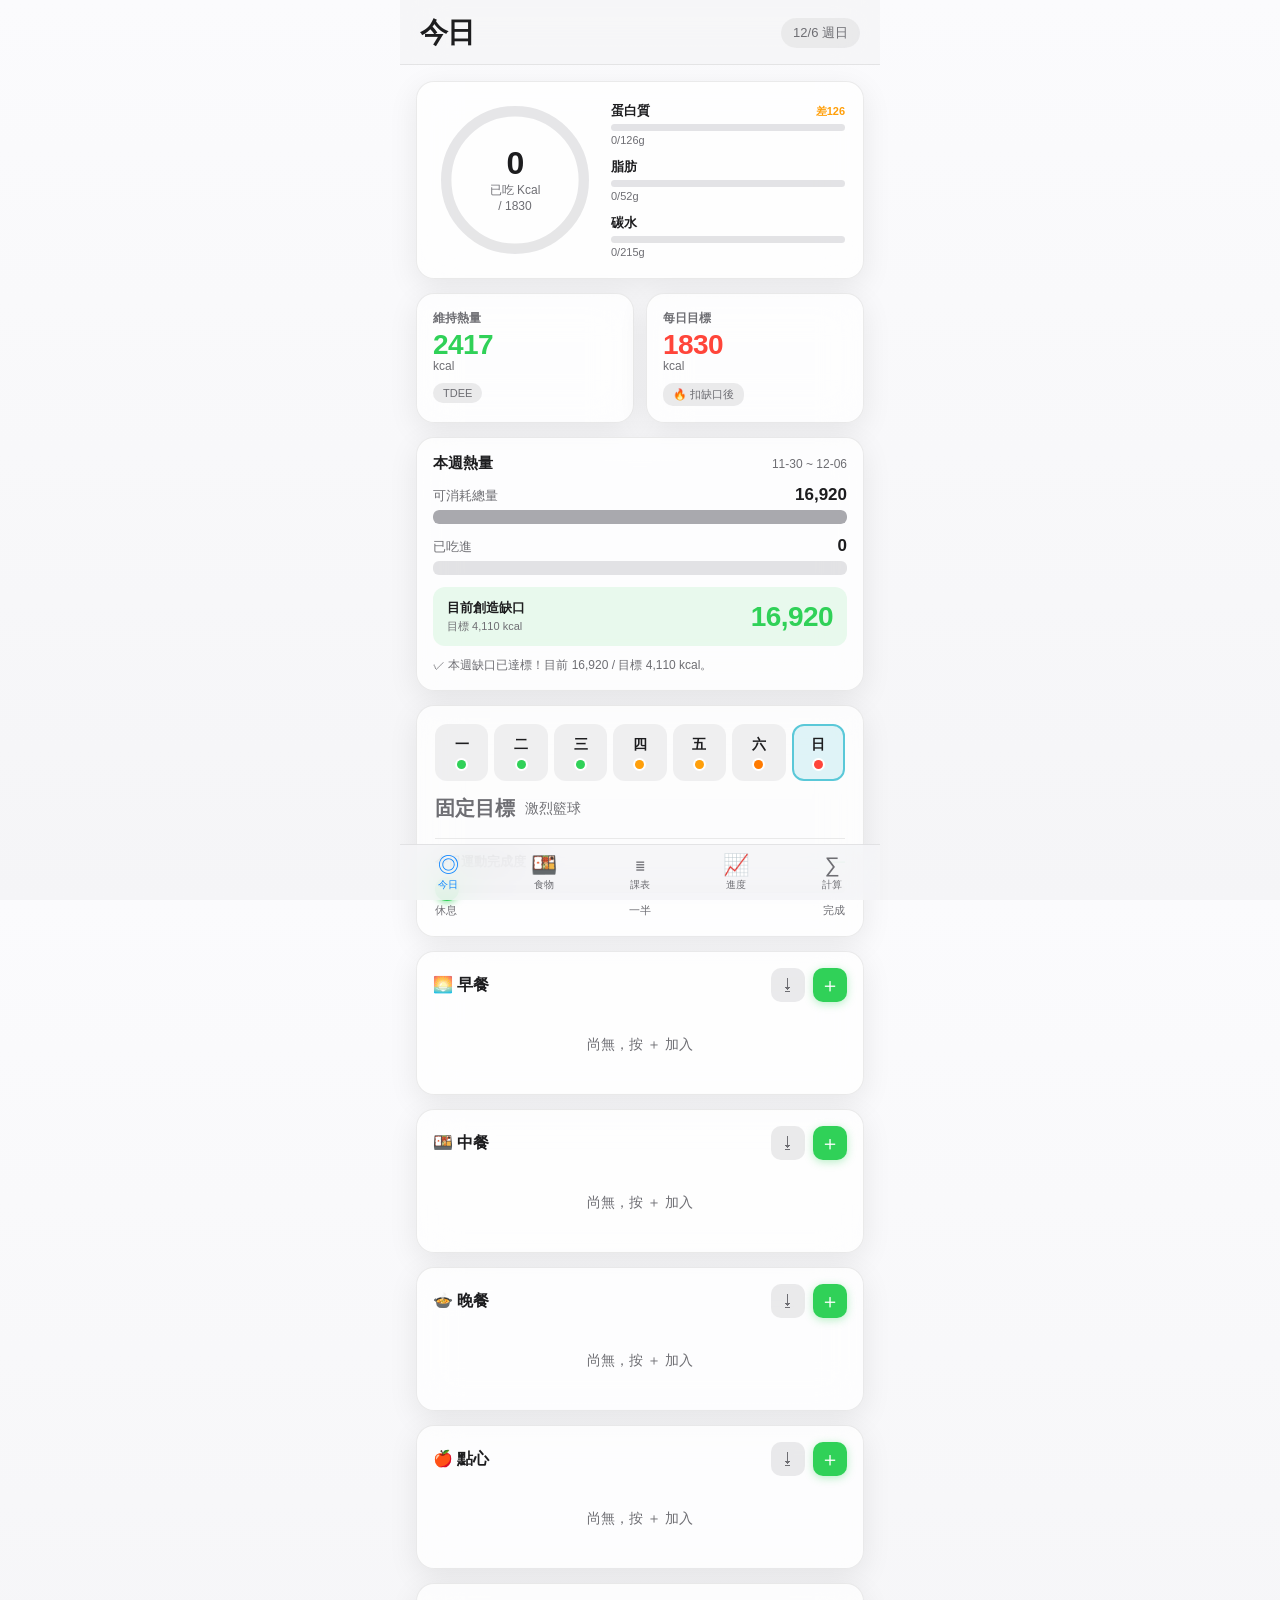
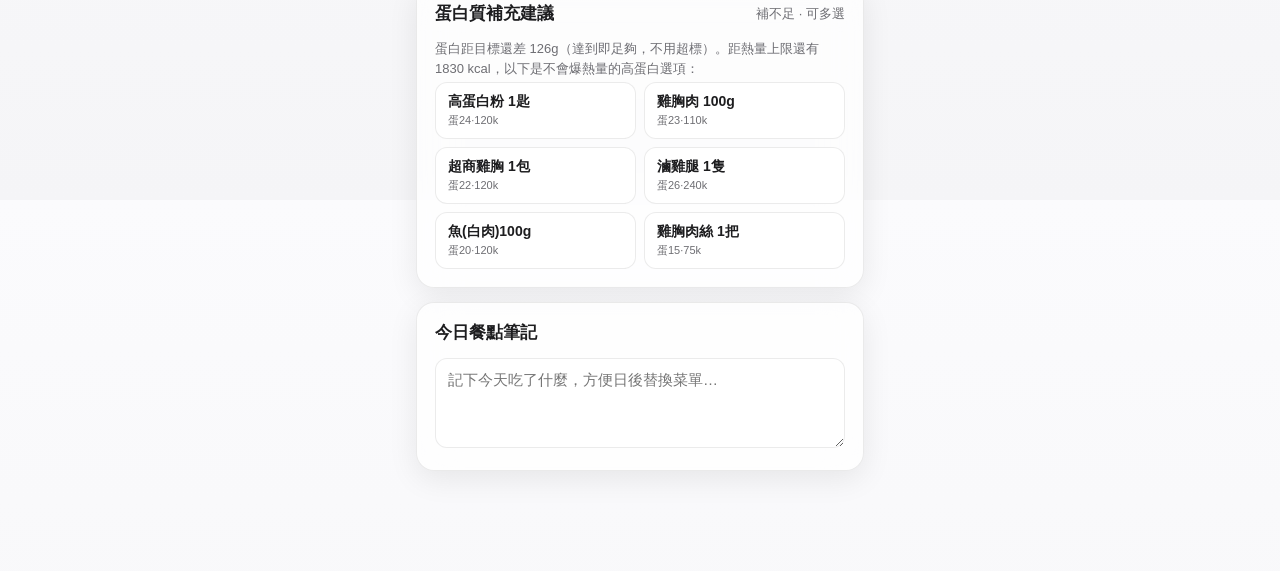
==== index.html @ 5a5808e6 "weekly calories: dual bars (budget vs eaten) showing deficit" ====
<!DOCTYPE html>
<html lang="zh-TW">
<head>
  <meta charset="UTF-8">
  <meta name="viewport" content="width=device-width, initial-scale=1.0, viewport-fit=cover, maximum-scale=1.0, user-scalable=no">
  <meta name="theme-color" content="#f5f5f7">
  <meta name="apple-mobile-web-app-capable" content="yes">
  <meta name="apple-mobile-web-app-status-bar-style" content="default">
  <title>減脂計畫</title>
  <link rel="manifest" href="./manifest.json">
  <link rel="stylesheet" href="./style.css">
</head>
<body>
  <div id="app">
    <!-- 頂部標題 -->
    <header class="topbar">
      <h1 id="page-title">今日</h1>
      <div class="date-pill" id="date-pill"></div>
    </header>

    <main id="views">
      <!-- ===== 今日打卡 ===== -->
      <section class="view" id="view-today">
        <!-- 主圈圖卡 -->
        <div class="card macro-hero">
          <div class="macro-ring-wrap">
            <svg viewBox="0 0 200 200" class="macro-ring">
              <circle class="mr-bg" cx="100" cy="100" r="86"></circle>
              <circle class="mr-fg" id="mr-fg" cx="100" cy="100" r="86"></circle>
            </svg>
            <div class="macro-center">
              <b id="eaten-kcal">0</b>
              <span class="mc-label">已吃 Kcal</span>
              <span class="mc-goal" id="eaten-goal-label">/ 0</span>
            </div>
          </div>
          <div class="macro-bars">
            <div class="mb">
              <div class="mb-top"><span>蛋白質</span><span class="mb-warn" id="mb-p-warn"></span></div>
              <div class="mb-bar"><div class="mb-fill p" id="mb-p"></div></div>
              <div class="mb-val" id="mb-p-val">0/0g</div>
            </div>
            <div class="mb">
              <div class="mb-top"><span>脂肪</span></div>
              <div class="mb-bar"><div class="mb-fill f" id="mb-f"></div></div>
              <div class="mb-val" id="mb-f-val">0/0g</div>
            </div>
            <div class="mb">
              <div class="mb-top"><span>碳水</span></div>
              <div class="mb-bar"><div class="mb-fill c" id="mb-c"></div></div>
              <div class="mb-val" id="mb-c-val">0/0g</div>
            </div>
          </div>
        </div>

        <!-- 維持 / 目標 兩卡 -->
        <div class="dual-cards">
          <div class="card mini-stat maintain">
            <span class="ms-label">維持熱量</span>
            <span class="ms-val" id="ms-maintain">0</span><span class="ms-unit">kcal</span>
            <span class="ms-tag">TDEE</span>
          </div>
          <div class="card mini-stat target">
            <span class="ms-label">每日目標</span>
            <span class="ms-val" id="ms-target">0</span><span class="ms-unit">kcal</span>
            <span class="ms-tag">🔥 扣缺口後</span>
          </div>
        </div>

        <!-- 本週熱量缺口觀察 -->
        <div class="card week-cal-card">
          <div class="wc-head">
            <span class="wc-title">本週熱量</span>
            <span class="wc-range" id="wc-range"></span>
          </div>
          <!-- 可吃總量（TDEE×天數） -->
          <div class="wc2-row">
            <div class="wc2-label"><span>可消耗總量</span><b id="wc-budget">0</b></div>
            <div class="wc-bar big"><div class="wc-fill budget" style="width:100%"></div></div>
          </div>
          <!-- 已吃 -->
          <div class="wc2-row">
            <div class="wc2-label"><span>已吃進</span><b id="wc-eaten">0</b></div>
            <div class="wc-bar big"><div class="wc-fill eaten" id="wc-eaten-fill"></div></div>
          </div>
          <!-- 缺口 -->
          <div class="wc-deficit-box">
            <div class="wc-db-left"><span>目前創造缺口</span><span class="wc-unit">目標 <span id="wc-target">0</span> kcal</span></div>
            <b id="wc-deficit">0</b>
          </div>
          <p class="wc-hint" id="wc-hint"></p>
        </div>

        <!-- 一週計畫條 + 今日運動拉桿 -->
        <div class="card week-strip-card">
          <div class="week-strip" id="week-strip"></div>
          <div class="week-today-row">
            <span class="wt-carb" id="wt-carb">—</span>
            <span class="wt-workout" id="wt-workout"></span>
            <button class="back-today hidden" id="back-today">回今天</button>
          </div>
          <div class="workout-slider-wrap">
            <div class="ws-top"><span>今日運動完成度</span><b id="workout-pct-label">0%</b></div>
            <input type="range" id="workout-slider" min="0" max="100" step="5" value="0">
            <div class="ws-marks"><span>休息</span><span>一半</span><span>完成</span></div>
          </div>
        </div>

        <!-- 今日已加入（分四餐） -->
        <div class="meals-wrap" id="meals-wrap"></div>

        <!-- 蛋白質補充建議 -->
        <div class="card">
          <div class="card-head"><h2>蛋白質補充建議</h2><span class="muted">補不足 · 可多選</span></div>
          <p class="hint" id="suggest-intro"></p>
          <div class="suggest-grid" id="suggest-grid"></div>
          <div class="suggest-preview hidden" id="suggest-preview"></div>
          <button class="primary suggest-add hidden" id="suggest-add">加入選取的食物</button>
        </div>

        <div class="card">
          <div class="card-head"><h2>今日餐點筆記</h2></div>
          <textarea id="meal-note" placeholder="記下今天吃了什麼，方便日後替換菜單…"></textarea>
        </div>

        <!-- 隱藏的舊欄位（保留給程式相容） -->
        <div style="display:none">
          <span id="hero-protein"></span><span id="hero-kcal"></span><span id="hero-type"></span>
          <span id="today-pct"></span><span id="ring-fg"></span>
          <span id="protein-goal"></span><span id="protein-goal2"></span><span id="protein-val"></span>
          <span id="kcal-val"></span><span id="protein-status"></span>
          <span id="protein-bar-fill"></span><span id="protein-goal-mark"></span>
          <span id="budget-type-label"></span><div id="budget-list"></div><span id="budget-hint"></span>
        </div>
      </section>

      <!-- 加入食物彈窗 -->
      <div class="modal-overlay hidden" id="food-modal">
        <div class="modal food-modal-box">
          <h2 id="food-modal-title">加入食物</h2>
          <div class="search-row">
            <input type="search" id="food-search" class="food-search" placeholder="搜尋或說出食物名稱…">
            <button class="mic-btn" id="food-mic" title="語音搜尋">🎤</button>
          </div>
          <div class="combo-quick" id="combo-quick"></div>
          <div class="food-scroll"><div class="food-grid" id="food-grid"></div></div>
          <div class="backup-btns">
            <button class="ghost-btn" id="add-custom">＋ 自訂</button>
            <button class="primary" id="food-modal-close">完成</button>
          </div>
        </div>
      </div>

      <!-- 新增/查詢 自訂食物彈窗 -->
      <div class="modal-overlay hidden" id="custom-modal">
        <div class="modal custom-modal-box">
          <h2>新增自訂食物</h2>
          <div class="field"><label>名稱</label>
            <div class="search-row">
              <input type="text" id="cf-name" placeholder="例如 池上便當、茶葉蛋">
              <button class="ghost-btn cf-search-btn" id="cf-google" title="Google 查熱量">🔍</button>
            </div>
          </div>
          <div class="field"><label>Open Food Facts 查詢（條碼或英文名）</label>
            <div class="search-row">
              <input type="text" id="cf-off-q" placeholder="輸入條碼或英文名，按查詢">
              <button class="ghost-btn cf-search-btn" id="cf-scan-btn" title="掃描條碼">📷</button>
              <button class="ghost-btn cf-search-btn" id="cf-off-btn">查詢</button>
            </div>
            <div class="scanner hidden" id="cf-scanner">
              <video id="cf-video" playsinline muted></video>
              <div class="scan-line"></div>
              <button class="scan-close" id="cf-scan-close">✕ 關閉相機</button>
            </div>
            <div class="off-result" id="cf-off-result"></div>
          </div>
          <div class="field"><label>份量（可留空）</label><input type="text" id="cf-q" placeholder="例如 1碗、100g"></div>
          <div class="field inline3">
            <div><label>蛋白 g</label><input type="number" id="cf-p" inputmode="decimal" value="0"></div>
            <div><label>碳水 g</label><input type="number" id="cf-c" inputmode="decimal" value="0"></div>
            <div><label>脂肪 g</label><input type="number" id="cf-f" inputmode="decimal" value="0"></div>
          </div>
          <div class="cf-kcal-row">熱量自動：<b id="cf-kcal">0</b> kcal</div>
          <div class="backup-btns">
            <button class="ghost-btn" id="cf-cancel">取消</button>
            <button class="primary" id="cf-save">儲存並加入</button>
          </div>
        </div>
      </div>

      <!-- ===== 食物管理 ===== -->
      <section class="view hidden" id="view-foods">
        <div class="card">
          <div class="card-head"><h2>常吃餐點組合</h2><span class="muted">一鍵帶入整餐</span></div>
          <p class="hint">把「早餐固定那套」存成組合，之後一鍵加入今日，不用一項項點。</p>
          <div class="combo-list" id="combo-list"></div>
          <button class="add-custom" id="add-combo">＋ 用今天已加入的食物存成組合</button>
        </div>

        <div class="card">
          <div class="card-head"><h2>我的食物清單</h2><span class="muted" id="foods-count"></span></div>
          <p class="hint">名稱、份量、蛋白、碳水、脂肪填好，熱量會自動算。按「儲存全部」。</p>
          <div class="food-table-head">
            <span>名稱</span><span>份量</span><span>蛋</span><span>碳</span><span>脂</span><span>kcal</span><span></span>
          </div>
          <div class="food-table" id="food-table"></div>
          <div class="backup-btns">
            <button class="ghost-btn" id="foods-add-row">＋ 新增一列</button>
            <button class="primary" id="foods-save">儲存全部</button>
          </div>
        </div>

        <div class="card">
          <div class="card-head"><h2>已隱藏的內建食物</h2><span class="muted" id="hidden-count"></span></div>
          <p class="hint">長按今日食物卡可隱藏不吃的內建食物，在這裡可還原。</p>
          <div class="hidden-list" id="hidden-list"></div>
        </div>
      </section>

      <!-- ===== 計算 ===== -->
      <section class="view hidden" id="view-calc">
        <div class="card">
          <div class="card-head"><h2>卡路里計算機</h2></div>
          <div class="seg mini" id="calc-mode-seg">
            <button class="seg-btn active" data-mode="macro">營養素換算</button>
            <button class="seg-btn" data-mode="weight">食物重量</button>
          </div>

          <!-- 營養素模式 -->
          <div id="calc-mode-macro">
            <p class="hint">輸入蛋白/碳水/脂肪克數，自動算熱量。蛋白4·碳水4·脂肪9 kcal/g。</p>
            <div class="field inline3">
              <div><label>蛋白 g</label><input type="number" id="cm-p" inputmode="decimal" placeholder="0"></div>
              <div><label>碳水 g</label><input type="number" id="cm-c" inputmode="decimal" placeholder="0"></div>
              <div><label>脂肪 g</label><input type="number" id="cm-f" inputmode="decimal" placeholder="0"></div>
            </div>
          </div>

          <!-- 重量模式 -->
          <div id="calc-mode-weight" class="hidden">
            <p class="hint">選食物類型 + 重量(g)，用每100g概估值算。</p>
            <div class="field"><label>食物類型</label>
              <select id="cw-type"></select>
            </div>
            <div class="field"><label>重量 (g)</label><input type="number" id="cw-grams" inputmode="decimal" placeholder="例如 150"></div>
          </div>

          <div class="calc-out" id="calc-out">
            <div class="calc-kcal"><b id="calc-kcal-val">0</b><span>kcal</span></div>
            <div class="calc-macros" id="calc-macros"></div>
          </div>
          <div class="field"><label>名稱（要加入或儲存時用）</label><input type="text" id="calc-name" placeholder="例如 午餐便當"></div>
          <div class="backup-btns">
            <button class="primary" id="calc-add-today">加入今日</button>
            <button class="ghost-btn" id="calc-save-food">存成自訂食物</button>
          </div>
        </div>

        <div class="card">
          <div class="card-head"><h2>身體數據</h2></div>
          <div class="field"><label>身高 (cm)</label><input type="number" id="in-height" inputmode="decimal"></div>
          <div class="field"><label>體重 (kg)</label><input type="number" id="in-weight" inputmode="decimal"></div>
          <div class="field"><label>體脂 (%)</label><input type="number" id="in-bf" inputmode="decimal"></div>
          <div class="field"><label>基礎代謝 BMR (kcal)</label><input type="number" id="in-bmr" inputmode="decimal"></div>
          <div class="field"><label>活動係數</label>
            <select id="in-act">
              <option value="1.375">輕度 (1.375)</option>
              <option value="1.45" selected>中度 (1.45)</option>
              <option value="1.55">高度 (1.55)</option>
            </select>
          </div>
          <div class="field"><label>目標體脂 (%)</label><input type="number" id="in-target" inputmode="decimal"></div>
        </div>

        <div class="card">
          <div class="card-head"><h2>目標模式</h2></div>
          <div class="seg" id="mode-seg">
            <button class="seg-btn active" data-mode="cut">減脂</button>
            <button class="seg-btn" data-mode="maintain">維持</button>
            <button class="seg-btn" data-mode="bulk">增肌</button>
          </div>
          <p class="hint" id="mode-hint"></p>
          <label class="toggle-row">
            <span>碳水循環（依星期分高中低碳）</span>
            <input type="checkbox" id="carb-cycle-toggle">
          </label>
          <p class="hint">關閉時每天用固定目標，不隨星期變動（減脂期建議關閉，較好執行）。</p>
        </div>

        <div class="card">
          <div class="card-head"><h2>營養素策略</h2></div>
          <div class="seg" id="macro-seg">
            <button class="seg-btn active" data-macro="auto">電腦最佳化</button>
            <button class="seg-btn" data-macro="custom">完全自訂</button>
          </div>
          <div id="macro-auto">
            <p class="hint">最佳減脂公式：蛋白質拉高保肌肉、脂肪給安全下限、碳水吃掉剩餘熱量。調整脂肪下限可微調碳水多寡。</p>
            <div class="field"><label>脂肪下限 (g/kg 體重) — 越低碳水越多</label>
              <select id="in-fatperkg">
                <option value="0.6">0.6（最低安全，碳水最多）</option>
                <option value="0.7" selected>0.7（建議）</option>
                <option value="0.8">0.8（脂肪較多，碳水較少）</option>
              </select>
            </div>
          </div>
          <div id="macro-custom" class="hidden">
            <p class="hint">自己指定每日三大營養素克數。熱量目標仍以上方為準，這裡決定分配。</p>
            <div class="field inline3">
              <div><label>蛋白 g</label><input type="number" id="cm2-p" inputmode="decimal"></div>
              <div><label>碳水 g</label><input type="number" id="cm2-c" inputmode="decimal"></div>
              <div><label>脂肪 g</label><input type="number" id="cm2-f" inputmode="decimal"></div>
            </div>
          </div>
        </div>

        <div class="card">
          <div class="card-head"><h2>自訂目標</h2><span class="muted">留空=自動</span></div>
          <p class="hint">不填就用上面數據自動算。想自己設就填這裡，會覆蓋自動值。</p>
          <div class="field"><label>每日熱量缺口 (kcal)</label><input type="number" id="in-deficit" inputmode="decimal" placeholder="自動：770"></div>
          <div class="field"><label>每日蛋白質下限 (g)</label><input type="number" id="in-protein-goal" inputmode="decimal" placeholder="自動依模式計算"></div>
          <div class="field"><label>計畫天數（多久達標）</label><input type="number" id="in-days" inputmode="decimal" placeholder="30"></div>
        </div>

        <div class="card result-card">
          <div class="card-head"><h2>計算結果</h2></div>
          <ul class="result-list" id="calc-result"></ul>
        </div>
        <p class="disclaimer">※ 數值為估算，僅供參考。你有尿酸偏高問題，正式方案請與醫師確認。</p>
      </section>

      <!-- ===== 課表 ===== -->
      <section class="view hidden" id="view-plan">
        <div class="seg" id="plan-seg">
          <button class="seg-btn active" data-seg="workout">我的課表</button>
          <button class="seg-btn" data-seg="diet">飲食概念</button>
        </div>
        <div id="plan-workout">
          <div class="card">
            <div class="card-head"><h2>每週課表</h2><span class="muted">點任一天編輯</span></div>
            <p class="hint">先排訓練，再依強度貼碳水標籤：高強度/大肌群→高碳，中等→中碳，休息/低強度→低碳。建議比例 高:中:低 ≈ 2:2:3。</p>
            <div class="week-edit" id="week-edit"></div>
            <button class="add-custom" id="plan-reset">回復預設課表</button>
          </div>
        </div>
        <div id="plan-diet" class="hidden"></div>
      </section>

      <!-- ===== 進度 ===== -->
      <section class="view hidden" id="view-log">
        <div class="card">
          <div class="card-head"><h2>記錄體重 / 體脂</h2></div>
          <div class="field"><label>日期（可回填過去日期）</label><input type="date" id="log-date"></div>
          <div class="field inline">
            <input type="number" id="log-weight" placeholder="體重 kg" inputmode="decimal">
            <input type="number" id="log-bf" placeholder="體脂 %" inputmode="decimal">
            <button class="primary" id="log-save">儲存</button>
          </div>
        </div>
        <div class="card">
          <div class="card-head"><h2>趨勢</h2>
            <div class="seg mini" id="range-seg">
              <button class="seg-btn active" data-range="7">7天</button>
              <button class="seg-btn" data-range="30">30天</button>
              <button class="seg-btn" data-range="0">全部</button>
            </div>
          </div>
          <div class="chart-legend"><span class="lg lg-w">體重 kg</span><span class="lg lg-bf">體脂 %</span></div>
          <canvas id="chart" height="200"></canvas>
          <div class="log-stats" id="log-summary"></div>
        </div>
        <div class="card">
          <div class="card-head"><h2>運動完成率</h2><span class="muted" id="workout-range-label">近 7 天</span></div>
          <div class="workout-summary" id="workout-summary"></div>
        </div>
        <div class="card">
          <div class="card-head"><h2>動態目標建議</h2><span class="muted">依體重趨勢</span></div>
          <div id="dynamic-target"></div>
        </div>
        <div class="card">
          <div class="card-head"><h2>歷史紀錄</h2></div>
          <ul class="history" id="history-list"></ul>
        </div>
        <div class="card hidden" id="cloud-card">
          <div class="card-head"><h2>雲端備份</h2><span class="muted" id="cloud-status">未設定</span></div>
          <p class="hint" id="cloud-hint">登入 Google 後，資料會自動同步到你的雲端，換手機或清快取都能還原。</p>
          <div class="backup-btns">
            <button class="primary" id="cloud-signin">Google 登入並同步</button>
            <button class="ghost-btn hidden" id="cloud-signout">登出</button>
          </div>
        </div>
        <div class="card">
          <div class="card-head"><h2>資料備份</h2><span class="muted" id="backup-status"></span></div>
          <p class="hint">手機可直接「分享到 Google 雲端硬碟」。建議每週備份一次。</p>
          <div class="backup-btns">
            <button class="primary" id="share-btn">分享 / 存到雲端硬碟</button>
            <button class="ghost-btn" id="export-btn">下載檔案</button>
          </div>
          <div class="backup-btns" style="margin-top:8px">
            <button class="ghost-btn" id="import-btn">匯入還原</button>
          </div>
          <input type="file" id="import-file" accept="application/json" hidden>
        </div>
        <div class="card">
          <div class="card-head"><h2>App 更新</h2><span class="muted" id="app-version">v15</span></div>
          <p class="hint" id="update-hint">點下方按鈕會抓取最新版本並重新載入。你的資料不會被清除。</p>
          <div class="backup-btns">
            <button class="primary" id="update-btn">檢查並更新</button>
          </div>
        </div>
      </section>
    </main>

    <!-- 課表編輯彈窗 -->
    <div class="modal-overlay hidden" id="day-modal">
      <div class="modal">
        <h2 id="modal-title">編輯</h2>
        <div class="field"><label>訓練內容</label><input type="text" id="modal-workout" placeholder="例如 下肢重訓 / 超慢跑 / 休息"></div>
        <div class="field"><label>碳水類型</label>
          <select id="modal-carb">
            <option value="低碳">低碳（休息/低強度）</option>
            <option value="中碳">中碳（中等訓練）</option>
            <option value="中高碳">中高碳</option>
            <option value="高碳">高碳（高強度/大肌群）</option>
          </select>
        </div>
        <div class="backup-btns">
          <button class="ghost-btn" id="modal-cancel">取消</button>
          <button class="primary" id="modal-save">儲存</button>
        </div>
      </div>
    </div>

    <!-- 底部分頁 -->
    <nav class="tabbar">
      <button class="tab active" data-view="today"><span class="ico">◎</span>今日</button>
      <button class="tab" data-view="foods"><span class="ico">🍱</span>食物</button>
      <button class="tab" data-view="plan"><span class="ico">≣</span>課表</button>
      <button class="tab" data-view="log"><span class="ico">📈</span>進度</button>
      <button class="tab" data-view="calc"><span class="ico">∑</span>計算</button>
    </nav>
  </div>

  <script src="./firebase-config.js"></script>
  <script src="./cloud.js"></script>
  <script src="./app.js"></script>
  <script>
    let swReg = null;
    let refreshing = false;
    if ('serviceWorker' in navigator) {
      navigator.serviceWorker.register('./sw.js').then(reg => {
        swReg = reg;
        // 若一註冊就發現有等待中的新版，記錄起來
        if (reg.waiting && navigator.serviceWorker.controller) {
          markUpdateReady();
        }
        // 監聽新版本安裝
        reg.addEventListener('updatefound', () => {
          const nw = reg.installing;
          if (!nw) return;
          nw.addEventListener('statechange', () => {
            if (nw.state === 'installed' && navigator.serviceWorker.controller) {
              markUpdateReady();
            }
          });
        });
      }).catch(()=>{});
      // 新 SW 接管後自動重整一次
      navigator.serviceWorker.addEventListener('controllerchange', () => {
        if (refreshing) return;
        refreshing = true;
        window.location.reload();
      });
    }

    function markUpdateReady() {
      const hint = document.getElementById('update-hint');
      const btn = document.getElementById('update-btn');
      if (hint) hint.textContent = '🎉 有新版本可用！按下方按鈕立即套用。';
      if (btn) { btn.textContent = '立即套用新版'; btn.classList.add('has-update'); }
    }

    // 更新按鈕
    (function(){
      const btn = document.getElementById('update-btn');
      const hint = document.getElementById('update-hint');
      if (!btn) return;
      btn.addEventListener('click', async () => {
        btn.disabled = true; btn.textContent = '檢查中…';
        try {
          if ('serviceWorker' in navigator && swReg) {
            await swReg.update();
            // 給瀏覽器一點時間把新版 sw.js 抓下來並進入 installing/waiting
            await new Promise(r => setTimeout(r, 800));
            const waiting = swReg.waiting;
            if (waiting) {
              hint.textContent = '正在套用新版本…';
              waiting.postMessage('SKIP_WAITING');
              // controllerchange 會觸發 reload；保險起見 3 秒後強制重載
              setTimeout(() => location.reload(), 3000);
              return;
            }
          }
          // 沒有等待中的新版 → 強制路線：註銷 SW + 清快取 + 硬重載
          hint.textContent = '重新抓取最新版本…';
          if ('caches' in window) {
            const keys = await caches.keys();
            await Promise.all(keys.map(k => caches.delete(k)));
          }
          if ('serviceWorker' in navigator) {
            const regs = await navigator.serviceWorker.getRegistrations();
            await Promise.all(regs.map(r => r.unregister()));
          }
          setTimeout(() => location.reload(), 300);
        } catch (e) {
          hint.textContent = '更新失敗，請完全關閉 App 再重開。';
          btn.disabled = false; btn.textContent = '檢查並更新';
        }
      });
    })();
  </script>
</body>
</html>
---- style.css ----
:root{
  --bg:#f5f5f7;
  --card:rgba(255,255,255,0.72);
  --card-solid:#ffffff;
  --ink:#1d1d1f;
  --ink2:#6e6e73;
  --line:rgba(0,0,0,0.08);
  --accent:#0a84ff;
  --accent2:#30d158;
  --warn:#ff9f0a;
  --danger:#ff453a;
  --radius:18px;
  --shadow:0 8px 30px rgba(0,0,0,0.08);
  --safe-b:env(safe-area-inset-bottom,0px);
}
*{box-sizing:border-box;margin:0;padding:0;-webkit-tap-highlight-color:transparent}
html,body{height:100%}
body{
  font-family:-apple-system,BlinkMacSystemFont,"SF Pro Text","Segoe UI","PingFang TC","Microsoft JhengHei",sans-serif;
  background:linear-gradient(180deg,#fbfbfd 0%,var(--bg) 100%);
  color:var(--ink);
  -webkit-font-smoothing:antialiased;
  overscroll-behavior-y:none;
}
#app{max-width:480px;margin:0 auto;min-height:100%;display:flex;flex-direction:column}

/* 頂部 */
.topbar{
  position:sticky;top:0;z-index:20;
  padding:calc(env(safe-area-inset-top,0px) + 14px) 20px 12px;
  display:flex;align-items:center;justify-content:space-between;
  background:rgba(245,245,247,0.8);
  backdrop-filter:saturate(180%) blur(20px);
  -webkit-backdrop-filter:saturate(180%) blur(20px);
  border-bottom:1px solid var(--line);
}
.topbar h1{font-size:28px;font-weight:700;letter-spacing:-0.02em}
.date-pill{font-size:13px;color:var(--ink2);background:rgba(0,0,0,0.05);padding:6px 12px;border-radius:20px}

main{flex:1;padding:16px 16px 100px;display:flex;flex-direction:column;gap:14px}
.view{display:flex;flex-direction:column;gap:14px}
.hidden{display:none!important}

/* 卡片 */
.card{
  background:var(--card);
  backdrop-filter:blur(20px);-webkit-backdrop-filter:blur(20px);
  border:1px solid var(--line);
  border-radius:var(--radius);
  padding:18px;
  box-shadow:var(--shadow);
}
.card-head{display:flex;align-items:center;justify-content:space-between;margin-bottom:14px}
.card-head h2{font-size:17px;font-weight:600}
.muted{font-size:13px;color:var(--ink2)}

/* ===== 主圈圖卡 (今日) ===== */
.macro-hero{display:flex;align-items:center;gap:16px}
.macro-ring-wrap{position:relative;width:160px;height:160px;flex-shrink:0}
.macro-ring{width:160px;height:160px;transform:rotate(-90deg)}
.mr-bg{fill:none;stroke:rgba(120,120,128,0.18);stroke-width:13}
.mr-fg{fill:none;stroke:#5ac8d8;stroke-width:13;stroke-linecap:round;transition:stroke-dashoffset .6s cubic-bezier(.4,0,.2,1)}
.macro-center{position:absolute;inset:0;display:flex;flex-direction:column;align-items:center;justify-content:center}
.macro-center b{font-size:32px;font-weight:800;letter-spacing:-0.03em;line-height:1}
.mc-label{font-size:12px;color:var(--ink2);margin-top:3px}
.mc-goal{font-size:12px;color:var(--ink2)}
.macro-bars{flex:1;display:flex;flex-direction:column;gap:12px;min-width:0}
.mb-top{display:flex;justify-content:space-between;align-items:center;font-size:13px;font-weight:600;margin-bottom:4px}
.mb-warn{font-size:11px;color:var(--warn);font-weight:700}
.mb-warn.ok{color:var(--accent2)}
.mb-bar{height:7px;border-radius:5px;background:rgba(120,120,128,0.2);overflow:hidden}
.mb-fill{height:100%;border-radius:5px;transition:width .4s ease}
.mb-fill.p{background:#5e9eff}
.mb-fill.f{background:#ffb800}
.mb-fill.c{background:#30d158}
.mb-fill.over{background:var(--danger)}
.mb-val{font-size:11px;color:var(--ink2);margin-top:3px}

/* 維持/目標雙卡 */
.dual-cards{display:flex;gap:12px}
.mini-stat{flex:1;display:flex;flex-direction:column;align-items:flex-start;gap:2px;padding:16px}
.ms-label{font-size:12px;color:var(--ink2);font-weight:600}
.ms-val{font-size:28px;font-weight:800;letter-spacing:-0.02em}
.mini-stat.maintain .ms-val{color:var(--accent2)}
.mini-stat.target .ms-val{color:var(--danger)}
.ms-unit{font-size:12px;color:var(--ink2);margin-top:-4px}
.ms-tag{font-size:11px;color:var(--ink2);background:rgba(120,120,128,0.15);padding:4px 10px;border-radius:10px;margin-top:8px}

/* 本週熱量：雙條 */
.week-cal-card{padding:16px}
.wc-head{display:flex;justify-content:space-between;align-items:baseline;margin-bottom:12px}
.wc-title{font-size:15px;font-weight:700}
.wc-range{font-size:12px;color:var(--ink2)}
.wc2-row{margin-bottom:12px}
.wc2-label{display:flex;justify-content:space-between;align-items:baseline;margin-bottom:5px;font-size:13px;color:var(--ink2)}
.wc2-label b{font-size:17px;font-weight:700;color:var(--ink)}
.wc-bar{height:10px;border-radius:6px;background:rgba(120,120,128,0.2);overflow:hidden}
.wc-bar.big{height:14px}
.wc-fill{height:100%;border-radius:6px;transition:width .4s ease}
.wc-fill.budget{background:rgba(120,120,128,0.55)}
.wc-fill.eaten{background:var(--accent)}
.wc-fill.eaten.over{background:var(--danger)}
.wc-deficit-box{display:flex;align-items:center;justify-content:space-between;background:rgba(48,209,88,0.1);border-radius:12px;padding:12px 14px;margin-top:4px}
.wc-db-left{display:flex;flex-direction:column;gap:2px}
.wc-db-left>span:first-child{font-size:13px;color:var(--ink);font-weight:600}
.wc-deficit-box b{font-size:28px;font-weight:800;color:var(--accent2);letter-spacing:-0.02em}
.wc-unit{font-size:11px;color:var(--ink2)}
.wc-hint{font-size:12px;color:var(--ink2);line-height:1.5;margin-top:10px}

/* 一週計畫條 */
.week-strip{display:flex;gap:6px;margin-bottom:14px}
.ws-cell{flex:1;display:flex;flex-direction:column;align-items:center;gap:6px;padding:10px 0;border:2px solid transparent;background:rgba(120,120,128,0.1);border-radius:12px;cursor:pointer}
.ws-cell.active{background:rgba(90,200,216,0.18);border-color:#5ac8d8}
.ws-cell.active .ws-d{color:var(--ink);font-weight:800}
.ws-d{font-size:14px;font-weight:700;color:var(--ink)}
.ws-dot{width:9px;height:9px;border-radius:50%;box-shadow:0 0 0 2px var(--card-solid)}
.week-today-row{display:flex;align-items:center;gap:10px}
.wt-carb{font-size:20px;font-weight:800}
.wt-workout{flex:1;font-size:14px;color:var(--ink2)}
.fab-add{width:46px;height:46px;border-radius:50%;border:none;background:var(--accent2);color:#fff;font-size:26px;font-weight:400;cursor:pointer;flex-shrink:0;box-shadow:0 4px 12px rgba(48,209,88,0.4)}
.fab-add:active{transform:scale(.92)}
.back-today{flex-shrink:0;border:1px solid var(--accent2);background:transparent;color:var(--accent2);border-radius:20px;padding:7px 14px;font:inherit;font-size:13px;font-weight:600;cursor:pointer}
.back-today:active{background:rgba(48,209,88,0.1)}

/* 餐別卡片 */
.meals-wrap{display:flex;flex-direction:column;gap:14px}
.meal-card{padding:16px}
.meal-head{display:flex;align-items:center;gap:8px;margin-bottom:10px}
.meal-head h2{font-size:16px;font-weight:700;flex-shrink:0}
.meal-sum{flex:1;font-size:12px;color:var(--ink2)}
.meal-copy,.meal-add{width:34px;height:34px;border-radius:10px;border:none;cursor:pointer;flex-shrink:0;font-size:16px}
.meal-copy{background:rgba(120,120,128,0.15);color:var(--ink2)}
.meal-add{background:var(--accent2);color:#fff;font-size:20px;box-shadow:0 2px 8px rgba(48,209,88,0.35)}
.meal-copy:active,.meal-add:active{transform:scale(.9)}

/* 今日運動拉桿 */
.workout-slider-wrap{margin-top:16px;padding-top:14px;border-top:1px solid var(--line)}
.ws-top{display:flex;justify-content:space-between;align-items:center;font-size:13px;font-weight:600;margin-bottom:8px}
.ws-top b{color:var(--accent2);font-size:16px}
#workout-slider{width:100%;-webkit-appearance:none;appearance:none;height:8px;border-radius:5px;background:rgba(120,120,128,0.25);outline:none}
#workout-slider::-webkit-slider-thumb{-webkit-appearance:none;appearance:none;width:24px;height:24px;border-radius:50%;background:var(--accent2);cursor:pointer;box-shadow:0 2px 6px rgba(48,209,88,0.5)}
#workout-slider::-moz-range-thumb{width:24px;height:24px;border:none;border-radius:50%;background:var(--accent2);cursor:pointer}
.ws-marks{display:flex;justify-content:space-between;font-size:11px;color:var(--ink2);margin-top:6px}

/* 計數器 */
.counter{display:flex;align-items:center;justify-content:center;gap:24px;margin:6px 0 14px}
.step{width:52px;height:52px;border-radius:50%;border:none;background:rgba(0,0,0,0.05);font-size:20px;color:var(--accent);font-weight:600;cursor:pointer;transition:.15s}
.step:active{transform:scale(.92);background:rgba(0,0,0,0.1)}
.counter-val{display:flex;flex-direction:column;align-items:center;min-width:90px}
.counter-val b{font-size:40px;font-weight:700;letter-spacing:-0.03em}
.counter-val span{font-size:13px;color:var(--ink2)}

/* 食物彈窗 */
.food-modal-box{max-width:420px}
.food-modal-box .food-scroll{max-height:50vh}
.combo-quick{display:flex;flex-wrap:wrap;gap:6px;margin-bottom:10px}
.cq-chip{border:1px solid var(--accent2);background:rgba(48,209,88,0.08);color:var(--accent2);border-radius:18px;padding:7px 12px;font:inherit;font-size:13px;font-weight:600;cursor:pointer}
.cq-chip span{opacity:.7;font-weight:400}
.cq-chip:active{background:rgba(48,209,88,0.18)}

/* 自訂食物彈窗 */
.custom-modal-box{max-width:420px;max-height:88vh;overflow-y:auto}
.cf-search-btn{flex-shrink:0;padding:11px 14px}
.cf-kcal-row{font-size:14px;color:var(--ink2);margin:10px 0 4px}
.cf-kcal-row b{font-size:20px;color:var(--accent);font-weight:700}
.off-result{display:flex;flex-direction:column;gap:6px;margin-top:8px;max-height:200px;overflow-y:auto}
.off-hint{font-size:12px;color:var(--ink2)}
.off-item{display:flex;flex-direction:column;gap:2px;text-align:left;border:1px solid var(--line);background:var(--card-solid);border-radius:10px;padding:8px 10px;cursor:pointer}
.off-item:active{background:rgba(10,132,255,0.08);border-color:var(--accent)}
.oi-name{font-size:13px;font-weight:600;color:var(--ink)}
.oi-macro{font-size:11px;color:var(--ink2)}

/* 條碼掃描 */
.scanner{position:relative;margin-top:10px;border-radius:12px;overflow:hidden;background:#000}
.scanner video{width:100%;max-height:240px;object-fit:cover;display:block}
.scan-line{position:absolute;left:8%;right:8%;top:50%;height:2px;background:var(--danger);box-shadow:0 0 8px var(--danger);animation:scanmove 2s ease-in-out infinite}
@keyframes scanmove{0%,100%{top:30%}50%{top:70%}}
.scan-close{position:absolute;bottom:8px;left:50%;transform:translateX(-50%);border:none;background:rgba(0,0,0,0.6);color:#fff;padding:8px 16px;border-radius:20px;font:inherit;font-size:13px;cursor:pointer}

.quick-add{display:flex;flex-wrap:wrap;gap:8px;justify-content:center}
.quick-add button{border:1px solid var(--line);background:var(--card-solid);border-radius:20px;padding:8px 14px;font-size:13px;cursor:pointer;color:var(--ink)}
.quick-add button:active{background:rgba(0,0,0,0.05)}

/* 喝水 */
.water-row{display:flex;flex-wrap:wrap;gap:10px;justify-content:space-between}
.cup{flex:1 0 16%;aspect-ratio:1;max-width:56px;border-radius:14px;border:2px solid var(--line);background:var(--card-solid);
  display:flex;align-items:center;justify-content:center;font-size:22px;cursor:pointer;transition:.2s}
.cup.filled{background:linear-gradient(180deg,#5ac8fa,#0a84ff);border-color:transparent}

textarea{width:100%;min-height:90px;border:1px solid var(--line);border-radius:12px;padding:12px;font:inherit;font-size:15px;resize:vertical;background:var(--card-solid);color:var(--ink)}
textarea:focus{outline:none;border-color:var(--accent)}

/* 提示文字 */
.hint{font-size:13px;color:var(--ink2);line-height:1.5;margin-top:10px}

/* 今日預算 */
.budget-list{display:flex;flex-direction:column;gap:14px}
.budget-row{}
.b-top{display:flex;justify-content:space-between;align-items:baseline;margin-bottom:5px}
.b-label{font-size:14px;font-weight:600}
.b-note{font-size:11px;font-weight:400;color:var(--ink2)}
.b-left{font-size:13px;color:var(--accent2);font-weight:600}
.b-left.over{color:var(--danger)}
.b-bar{height:10px;border-radius:6px;background:rgba(0,0,0,0.07);overflow:hidden}
.b-fill{height:100%;border-radius:6px;background:var(--accent);transition:width .4s ease}
.b-fill.over{background:var(--danger)}
.b-sub{font-size:11px;color:var(--ink2);margin-top:4px;text-align:right}

/* 蛋白質下限 bar */
.protein-bar-wrap{margin-bottom:8px}
.protein-bar{position:relative;height:14px;border-radius:8px;background:rgba(0,0,0,0.07);overflow:hidden}
.protein-bar-fill{height:100%;width:0;border-radius:8px;background:var(--warn);transition:width .4s ease}
.protein-bar-fill.ok{background:var(--accent2)}
.protein-goal-mark{position:absolute;top:-3px;bottom:-3px;width:2px;background:var(--ink);opacity:.45}
.protein-readout{display:flex;justify-content:space-between;align-items:center;margin-top:10px;font-size:14px}
.p-status{font-size:13px;font-weight:600;color:var(--warn)}
.p-status.ok{color:var(--accent2)}

/* 食物選擇 */
.search-row{display:flex;gap:8px;margin-bottom:12px}
.search-row .food-search{flex:1;margin-bottom:0}
.mic-btn{flex-shrink:0;width:46px;border:1px solid var(--line);background:var(--card-solid);border-radius:12px;font-size:18px;cursor:pointer;color:var(--accent)}
.mic-btn:active{background:rgba(10,132,255,0.08)}
.mic-btn.listening{background:var(--danger);color:#fff;border-color:var(--danger);animation:pulse 1s infinite}
@keyframes pulse{0%,100%{opacity:1}50%{opacity:.5}}
.food-search{width:100%;border:1px solid var(--line);border-radius:12px;padding:11px 14px;font:inherit;font-size:15px;background:var(--card-solid);color:var(--ink);margin-bottom:12px}
.food-search:focus{outline:none;border-color:var(--accent)}
.food-scroll{max-height:236px;overflow-y:auto;-webkit-overflow-scrolling:touch;margin:0 -4px;padding:0 4px}
.food-grid{display:grid;grid-template-columns:1fr 1fr;gap:8px}
.food-chip{display:flex;flex-direction:column;align-items:flex-start;gap:2px;border:1px solid var(--line);background:var(--card-solid);border-radius:12px;padding:10px 12px;cursor:pointer;text-align:left;position:relative}
.food-chip:active{background:rgba(10,132,255,0.08);border-color:var(--accent)}
.food-chip.custom{border-color:rgba(10,132,255,0.35);background:rgba(10,132,255,0.04)}
.chip-del{position:absolute;top:6px;right:8px;font-size:12px;color:var(--ink2);width:18px;height:18px;display:flex;align-items:center;justify-content:center;border-radius:50%}
.chip-del:active{background:rgba(255,69,58,0.15);color:var(--danger)}
.food-chip .fn{font-size:14px;font-weight:600;color:var(--ink)}
.food-chip .fm{font-size:11px;color:var(--ink2)}
.add-custom{width:100%;margin-top:10px;border:1px dashed var(--line);background:transparent;border-radius:12px;padding:11px;font:inherit;font-size:14px;color:var(--accent);cursor:pointer}

/* 剩餘餐建議 */
.suggest-grid{display:grid;grid-template-columns:1fr 1fr;gap:8px;margin-top:4px}
.sg-chip{display:flex;flex-direction:column;align-items:flex-start;gap:2px;border:1px solid var(--line);background:var(--card-solid);border-radius:12px;padding:10px 12px;cursor:pointer;text-align:left;position:relative}
.sg-chip .fn{font-size:14px;font-weight:600;color:var(--ink)}
.sg-chip .fm{font-size:11px;color:var(--ink2)}
.sg-chip.sel{border-color:var(--accent2);background:rgba(48,209,88,0.1)}
.sg-chip.sel::after{content:'✓';position:absolute;top:6px;right:8px;color:var(--accent2);font-weight:700;font-size:13px}
.suggest-preview{margin-top:14px;padding:12px;border-radius:12px;background:rgba(48,209,88,0.08);font-size:13px;line-height:1.7}
.suggest-preview b{color:var(--ink)}
.sg-after{color:var(--accent2);font-weight:600;margin-top:4px}
.sg-after.over{color:var(--danger)}
.suggest-add{width:100%;margin-top:12px}

/* 食物管理頁 */
.combo-list{display:flex;flex-direction:column;gap:8px;margin-bottom:4px}
.combo-row{display:flex;gap:8px;align-items:stretch}
.combo-main{flex:1;display:flex;flex-direction:column;align-items:flex-start;gap:2px;border:1px solid var(--line);background:var(--card-solid);border-radius:12px;padding:11px 14px;cursor:pointer;text-align:left}
.combo-main:active{background:rgba(48,209,88,0.08);border-color:var(--accent2)}
.combo-name{font-size:15px;font-weight:600;color:var(--ink)}
.combo-sub{font-size:12px;color:var(--ink2)}
.combo-del{width:42px;border:1px solid var(--line);background:var(--card-solid);border-radius:12px;color:var(--danger);font-size:15px;cursor:pointer;flex-shrink:0}
.food-table-head{display:grid;grid-template-columns:1.3fr 0.9fr 38px 38px 38px 44px 26px;gap:4px;font-size:11px;color:var(--ink2);padding:0 2px 6px;font-weight:600}
.food-table-head span{text-align:center}
.food-table-head span:first-child{text-align:left}
.food-table{display:flex;flex-direction:column;gap:6px;max-height:50vh;overflow-y:auto}
.food-trow{display:grid;grid-template-columns:1.3fr 0.9fr 38px 38px 38px 44px 26px;gap:4px;align-items:center}
.food-trow input{border:1px solid var(--line);border-radius:8px;padding:8px 4px;font:inherit;font-size:13px;background:var(--card-solid);color:var(--ink);width:100%;text-align:center}
.food-trow input:focus{outline:none;border-color:var(--accent)}
.food-trow .ft-name,.food-trow .ft-q{text-align:left;font-size:13px}
.food-trow .ft-kcal{font-weight:600;font-size:13px;text-align:center;color:var(--ink)}
.food-trow .ft-del{border:none;background:transparent;color:var(--danger);font-size:15px;cursor:pointer;padding:0}

/* 隱藏食物還原 */
.hidden-list{display:flex;flex-wrap:wrap;gap:8px}
.hidden-chip{border:1px solid var(--line);background:var(--card-solid);border-radius:20px;padding:7px 13px;font-size:13px;color:var(--ink);cursor:pointer}
.hidden-chip span{color:var(--accent);font-size:12px}
.hidden-chip:active{background:rgba(10,132,255,0.08)}

/* 食物份量標籤 */
.food-chip .fq{font-size:11px;color:var(--ink2);font-weight:400}
.food-chip .fav{color:#ffb800;font-size:12px;margin-right:2px}

/* 動態目標 */
.dt-row{display:flex;justify-content:space-between;align-items:center;padding:8px 0;border-bottom:1px solid var(--line);font-size:14px}
.dt-row span{color:var(--ink2)}
.dt-row b.down{color:var(--accent2)}
.dt-row b.up{color:var(--danger)}
.dt-status{display:inline-block;font-size:13px;font-weight:700;padding:4px 12px;border-radius:10px;margin:12px 0 8px}
.dt-status.ok{background:rgba(48,209,88,0.15);color:#1a8c3a}
.dt-status.warn{background:rgba(255,159,10,0.15);color:#c77700}
.dt-status.bad{background:rgba(255,69,58,0.15);color:var(--danger)}
.dt-advice{font-size:13px;color:var(--ink2);line-height:1.6;margin-bottom:12px}
#dt-apply{width:100%}

/* 已加入清單 */
.eaten-list{list-style:none;display:flex;flex-direction:column}
.eaten-list li{display:flex;align-items:center;justify-content:space-between;gap:10px;padding:10px 0;border-bottom:1px solid var(--line);font-size:14px}
.eaten-list li:last-child{border:none}
.eaten-list .h-del{color:var(--danger);cursor:pointer;font-size:15px;padding:0 4px}

/* 表單 */
.field{margin-bottom:14px}
.field:last-child{margin-bottom:0}
.field label{display:block;font-size:13px;color:var(--ink2);margin-bottom:6px}
.field input,.field select{width:100%;border:1px solid var(--line);border-radius:12px;padding:13px;font:inherit;font-size:16px;background:var(--card-solid);color:var(--ink)}
.field input:focus,.field select:focus{outline:none;border-color:var(--accent)}
.field.inline{display:flex;gap:8px;align-items:center}
.field.inline input{flex:1}
.field.inline3{display:flex;gap:8px}
.field.inline3>div{flex:1}
.field.inline3 label{font-size:12px}
.field.inline3 input{width:100%;border:1px solid var(--line);border-radius:12px;padding:11px;font:inherit;font-size:16px;background:var(--card-solid);color:var(--ink)}
.field.inline3 input:focus{outline:none;border-color:var(--accent)}

/* 計算機輸出 */
.calc-out{display:flex;align-items:center;gap:16px;background:rgba(10,132,255,0.06);border-radius:14px;padding:14px;margin:14px 0}
.calc-kcal{display:flex;flex-direction:column;align-items:center;min-width:80px}
.calc-kcal b{font-size:32px;font-weight:700;color:var(--accent);letter-spacing:-0.02em}
.calc-kcal span{font-size:12px;color:var(--ink2)}
.calc-macros{flex:1;display:flex;flex-direction:column;gap:4px}
.calc-macros span{font-size:13px;color:var(--ink2)}
.calc-macros b{color:var(--ink);font-size:15px}
.primary{background:var(--accent);color:#fff;border:none;border-radius:12px;padding:13px 18px;font:inherit;font-size:16px;font-weight:600;cursor:pointer;white-space:nowrap}
.primary:active{opacity:.85}
.primary.has-update{background:var(--accent2);animation:pulse 1.2s infinite}
.ghost-btn{background:transparent;color:var(--accent);border:1px solid var(--accent);border-radius:12px;padding:13px 18px;font:inherit;font-size:16px;font-weight:600;cursor:pointer;white-space:nowrap}
.ghost-btn:active{background:rgba(10,132,255,0.08)}
.backup-btns{display:flex;gap:10px;margin-top:12px}
.backup-btns button{flex:1}

/* 結果 */
.result-list{list-style:none;display:flex;flex-direction:column;gap:0}
.result-list li{display:flex;justify-content:space-between;align-items:center;padding:13px 0;border-bottom:1px solid var(--line);font-size:15px}
.result-list li:last-child{border:none}
.result-list li b{font-size:18px;font-weight:700}
.result-list li.highlight b{color:var(--accent)}
.disclaimer{font-size:12px;color:var(--ink2);text-align:center;padding:0 10px;line-height:1.5}

/* segmented control */
.seg{display:flex;background:rgba(0,0,0,0.05);border-radius:12px;padding:3px;gap:2px}
.seg-btn{flex:1;border:none;background:transparent;padding:9px;border-radius:9px;font:inherit;font-size:14px;font-weight:500;color:var(--ink2);cursor:pointer;transition:.2s}
.seg-btn.active{background:var(--card-solid);color:var(--ink);box-shadow:0 1px 4px rgba(0,0,0,0.1)}
.seg.mini{padding:2px}
.seg.mini .seg-btn{padding:6px 10px;font-size:12px}
.toggle-row{display:flex;justify-content:space-between;align-items:center;margin:14px 0 4px;font-size:14px;font-weight:600}
.toggle-row input[type=checkbox]{width:44px;height:26px;-webkit-appearance:none;appearance:none;background:rgba(120,120,128,0.3);border-radius:14px;position:relative;cursor:pointer;transition:.2s;flex-shrink:0}
.toggle-row input[type=checkbox]:checked{background:var(--accent2)}
.toggle-row input[type=checkbox]::after{content:'';position:absolute;top:2px;left:2px;width:22px;height:22px;border-radius:50%;background:#fff;transition:.2s}
.toggle-row input[type=checkbox]:checked::after{transform:translateX(18px)}

/* 圖表 */
#chart{width:100%;max-width:100%;height:200px;display:block}
.chart-legend{display:flex;gap:16px;margin-bottom:6px}
.lg{font-size:12px;color:var(--ink2);display:flex;align-items:center;gap:5px}
.lg::before{content:'';width:14px;height:3px;border-radius:2px}
.lg-w::before{background:#0a84ff}
.lg-bf::before{background:#ff9f0a}
.log-stats{display:flex;gap:12px;margin-top:12px;flex-wrap:wrap}
.log-stats>div{flex:1;min-width:90px;background:rgba(0,0,0,0.04);border-radius:12px;padding:10px 12px;display:flex;flex-direction:column;gap:2px}
.log-stats span{font-size:12px;color:var(--ink2)}
.log-stats b{font-size:20px;font-weight:700}
.log-stats b.down{color:var(--accent2)}
.log-stats b.up{color:var(--danger)}

/* 運動完成率 */
.workout-summary{display:flex;align-items:center;gap:16px}
.wk-rate{flex-shrink:0;display:flex;flex-direction:column;align-items:center;justify-content:center;width:96px;height:96px;border-radius:50%;background:rgba(10,132,255,0.1)}
.wk-rate b{font-size:30px;font-weight:700;color:var(--accent);letter-spacing:-0.02em}
.wk-rate span{font-size:10px;color:var(--ink2);text-align:center}
.wk-cells{flex:1;display:flex;gap:8px}
.wk-cell{flex:1;display:flex;flex-direction:column;align-items:center;gap:2px;padding:12px 4px;border-radius:12px;background:rgba(0,0,0,0.04)}
.wk-cell b{font-size:22px;font-weight:700}
.wk-cell span{font-size:11px;color:var(--ink2)}
.wk-cell.ok b{color:var(--accent2)}
.wk-cell.skip b{color:var(--warn)}
.wk-cell.rest b{color:var(--ink2)}

/* 課表（可自訂） */
.week-edit{display:flex;flex-direction:column;gap:8px;margin-top:6px}
.week-row{display:flex;align-items:center;gap:10px;width:100%;border:1px solid var(--line);background:var(--card-solid);border-radius:12px;padding:12px;cursor:pointer;text-align:left;font:inherit}
.week-row:active{background:rgba(0,0,0,0.04)}
.week-row.today{border-color:var(--accent);background:rgba(10,132,255,0.05)}
.wr-day{font-size:13px;font-weight:700;width:62px;flex-shrink:0;color:var(--ink)}
.wr-workout{flex:1;font-size:14px;color:var(--ink2)}
.wr-carb{font-size:11px;font-weight:700;color:#fff;padding:3px 9px;border-radius:8px;flex-shrink:0}
.concept{font-size:14px;line-height:1.7;color:var(--ink)}
.concept h3{font-size:15px;margin:14px 0 6px}
.concept h3:first-child{margin-top:0}

/* 編輯彈窗 */
.modal-overlay{position:fixed;inset:0;z-index:50;background:rgba(0,0,0,0.4);display:flex;align-items:center;justify-content:center;padding:24px;backdrop-filter:blur(4px);-webkit-backdrop-filter:blur(4px)}
.modal{background:var(--card-solid);border-radius:20px;padding:22px;width:100%;max-width:360px;box-shadow:0 20px 60px rgba(0,0,0,0.3)}
.modal h2{font-size:18px;margin-bottom:16px}
.modal .backup-btns{margin-top:18px}
.dv-row{display:flex;justify-content:space-between;align-items:center;padding:9px 0;border-bottom:1px solid var(--line);font-size:14px}
.dv-row span{color:var(--ink2)}
.dv-row b{font-weight:600}
.dv-foods-title{font-size:13px;color:var(--ink2);margin:12px 0 6px}
.dv-foods{list-style:none;display:flex;flex-direction:column;gap:4px;max-height:180px;overflow-y:auto}
.dv-foods li{display:flex;justify-content:space-between;font-size:14px;padding:4px 0}
.dv-foods li span{color:var(--ink2)}
.dv-note{margin-top:12px;font-size:13px;color:var(--ink2);background:rgba(120,120,128,0.1);padding:10px;border-radius:10px}
.dv-empty{text-align:center;color:var(--ink2);font-size:14px;padding:18px 0}

/* 歷史 */
.history{list-style:none;display:flex;flex-direction:column}
.history li{display:flex;justify-content:space-between;padding:12px 0;border-bottom:1px solid var(--line);font-size:14px}
.history li:last-child{border:none}
.history .h-date{color:var(--ink2)}
.history .h-del{color:var(--danger);cursor:pointer;font-size:13px}
.empty{text-align:center;color:var(--ink2);font-size:14px;padding:24px 0}

/* tabbar */
.tabbar{
  position:fixed;left:0;right:0;bottom:0;z-index:30;
  max-width:480px;margin:0 auto;
  display:flex;
  background:rgba(245,245,247,0.85);
  backdrop-filter:saturate(180%) blur(20px);-webkit-backdrop-filter:saturate(180%) blur(20px);
  border-top:1px solid var(--line);
  padding-bottom:var(--safe-b);
}
.tab{flex:1;border:none;background:transparent;padding:9px 0 8px;font:inherit;font-size:10px;color:var(--ink2);display:flex;flex-direction:column;align-items:center;gap:3px;cursor:pointer}
.tab .ico{font-size:21px;line-height:1}
.tab.active{color:var(--accent)}

@media (prefers-color-scheme:dark){
  :root{
    --bg:#000;--card:rgba(28,28,30,0.72);--card-solid:#1c1c1e;
    --ink:#f5f5f7;--ink2:#98989d;--line:rgba(255,255,255,0.12);
  }
  body{background:linear-gradient(180deg,#1c1c1e 0%,#000 100%)}
  .topbar{background:rgba(0,0,0,0.7)}
  .tabbar{background:rgba(0,0,0,0.8)}
}
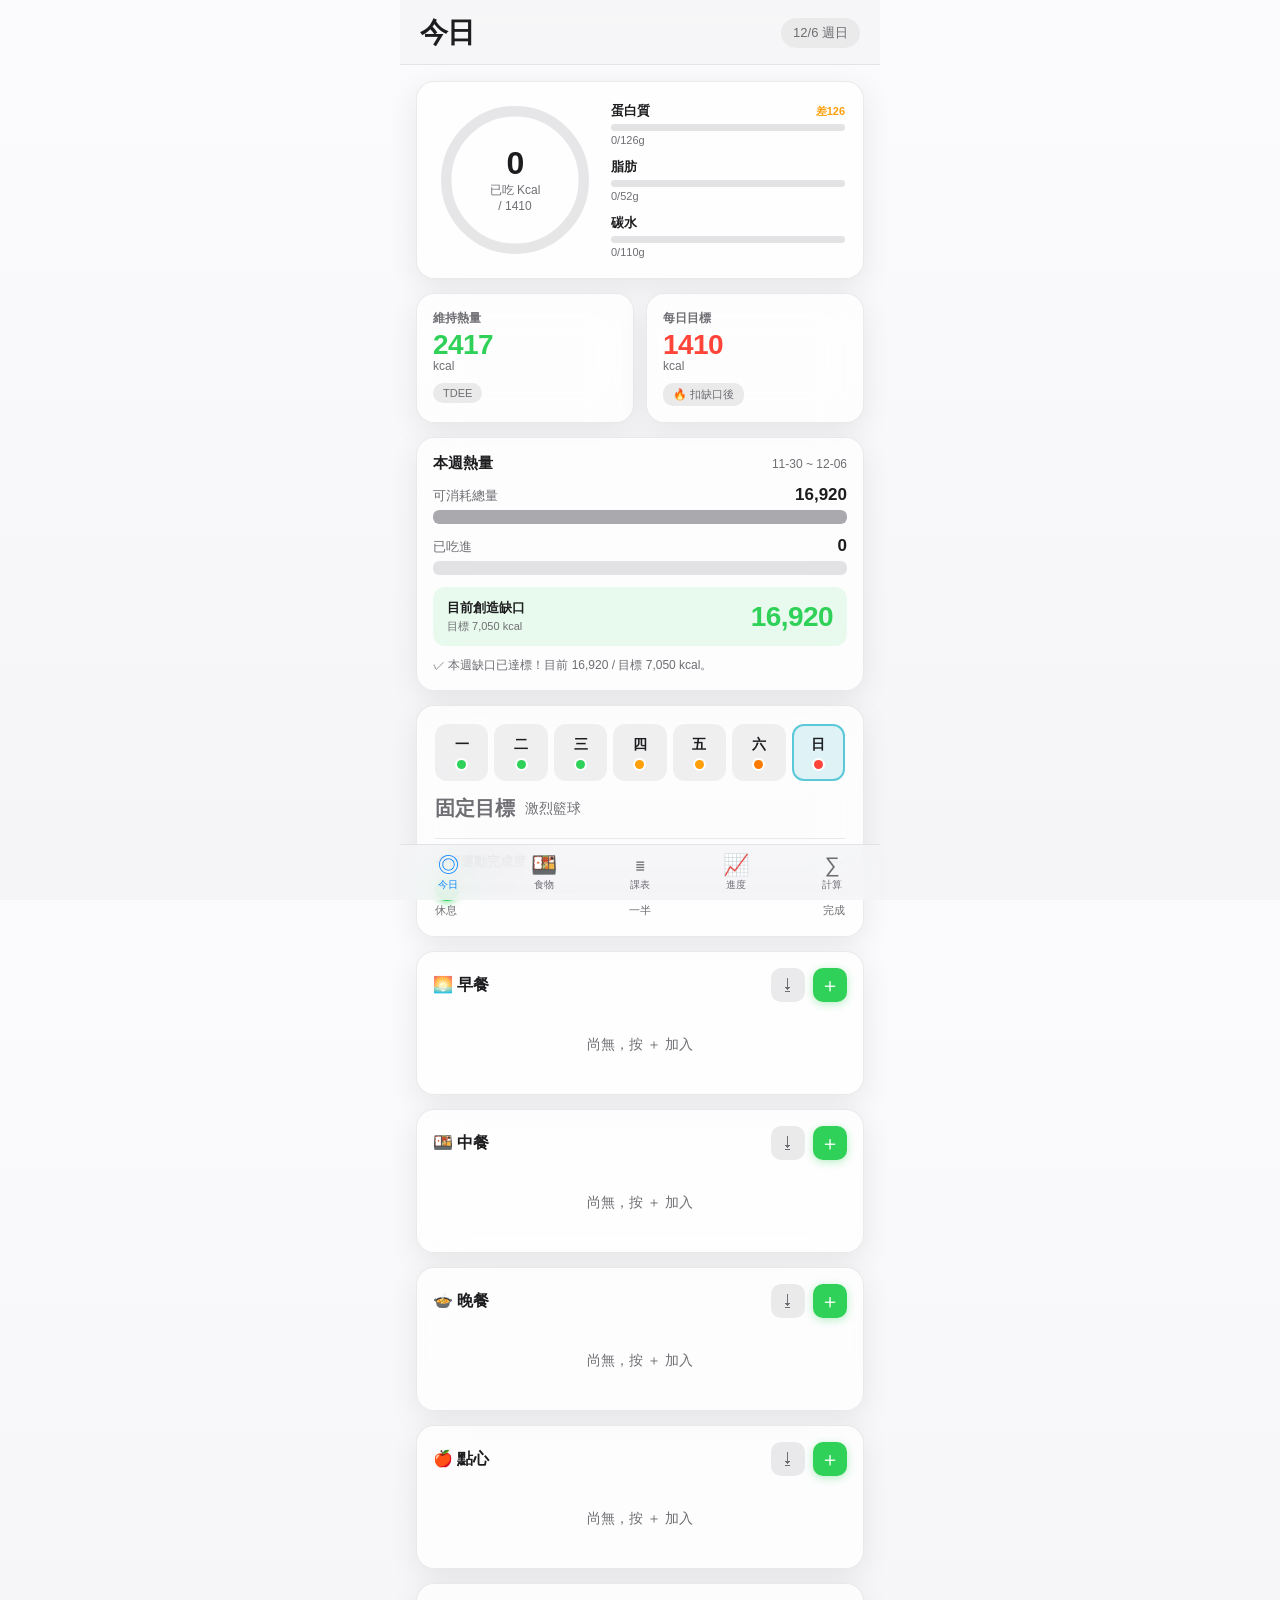
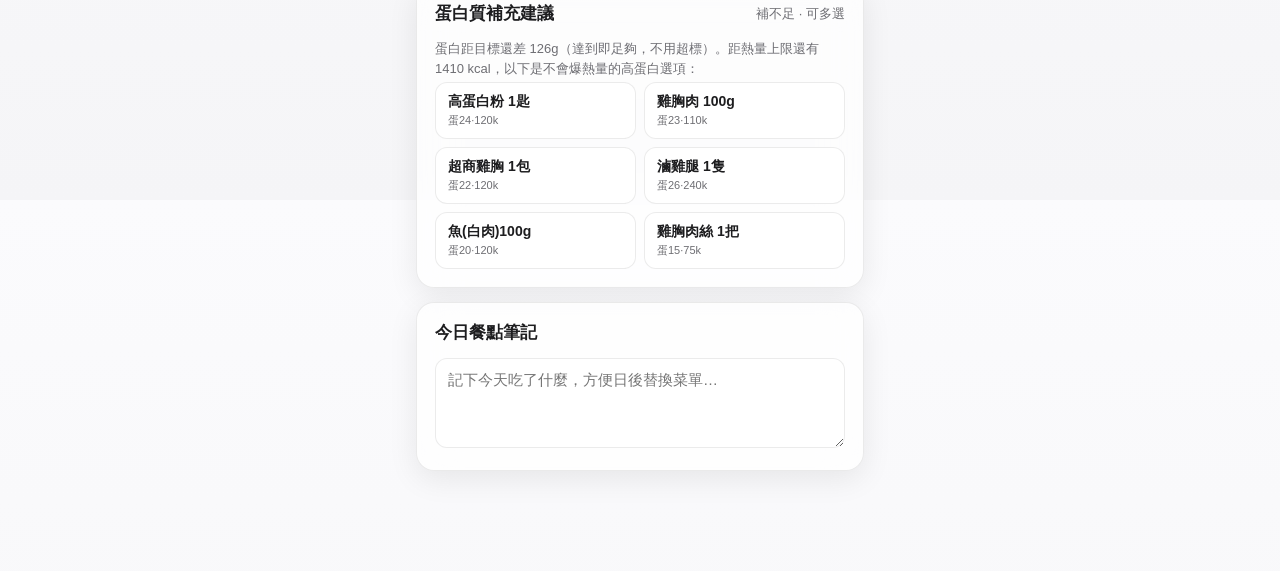
==== commit 14ebb5fb: "fix carb calc (no reflow), auto-update via updateViaCache none (v18)" ====
--- a/index.html
+++ b/index.html
@@ -8,7 +8,7 @@
   <meta name="apple-mobile-web-app-status-bar-style" content="default">
   <title>減脂計畫</title>
   <link rel="manifest" href="./manifest.json">
-  <link rel="stylesheet" href="./style.css">
+  <link rel="stylesheet" href="./style.css?v=18">
 </head>
 <body>
   <div id="app">
@@ -173,12 +173,21 @@
               <button class="scan-close" id="cf-scan-close">✕ 關閉相機</button>
             </div>
             <div class="off-result" id="cf-off-result"></div>
-          </div>
-          <div class="field"><label>份量（可留空）</label><input type="text" id="cf-q" placeholder="例如 1碗、100g"></div>
+            <div class="per100-box hidden" id="cf-per100">
+              <div class="p100-title">每 100<span id="cf-unit">g</span>：<span id="cf-per100-macro"></span></div>
+              <div class="p100-amount">
+                <label>我實際吃了</label>
+                <input type="number" id="cf-amount" inputmode="decimal" placeholder="數量">
+                <span id="cf-amount-unit">g</span>
+                <button class="ghost-btn" id="cf-amount-apply">換算填入</button>
+              </div>
+            </div>
+          </div>
+          <div class="field"><label>份量（可留空）</label><input type="text" id="cf-q" placeholder="例如 1碗、375ml"></div>
           <div class="field inline3">
-            <div><label>蛋白 g</label><input type="number" id="cf-p" inputmode="decimal" value="0"></div>
-            <div><label>碳水 g</label><input type="number" id="cf-c" inputmode="decimal" value="0"></div>
-            <div><label>脂肪 g</label><input type="number" id="cf-f" inputmode="decimal" value="0"></div>
+            <div><label>蛋白 g</label><input type="number" id="cf-p" inputmode="decimal" placeholder="0"></div>
+            <div><label>碳水 g</label><input type="number" id="cf-c" inputmode="decimal" placeholder="0"></div>
+            <div><label>脂肪 g</label><input type="number" id="cf-f" inputmode="decimal" placeholder="0"></div>
           </div>
           <div class="cf-kcal-row">熱量自動：<b id="cf-kcal">0</b> kcal</div>
           <div class="backup-btns">
@@ -294,12 +303,22 @@
             <button class="seg-btn" data-macro="custom">完全自訂</button>
           </div>
           <div id="macro-auto">
-            <p class="hint">最佳減脂公式：蛋白質拉高保肌肉、脂肪給安全下限、碳水吃掉剩餘熱量。調整脂肪下限可微調碳水多寡。</p>
-            <div class="field"><label>脂肪下限 (g/kg 體重) — 越低碳水越多</label>
+            <p class="hint">最佳減脂公式：蛋白質高保肌肉、脂肪給安全下限、碳水設定目標值。熱量由三者加總決定（低碳低脂＝自然大赤字，減最快）。</p>
+            <div class="field"><label>每日碳水目標 (g)</label>
+              <select id="in-carbtarget">
+                <option value="70">70（較低碳，減最快）</option>
+                <option value="90">90</option>
+                <option value="110" selected>110（建議，顧尿酸）</option>
+                <option value="130">130</option>
+                <option value="150">150（中碳）</option>
+              </select>
+            </div>
+            <div class="field"><label>脂肪下限 (g/kg 體重)</label>
               <select id="in-fatperkg">
-                <option value="0.6">0.6（最低安全，碳水最多）</option>
+                <option value="0.5">0.5（最低）</option>
+                <option value="0.6">0.6</option>
                 <option value="0.7" selected>0.7（建議）</option>
-                <option value="0.8">0.8（脂肪較多，碳水較少）</option>
+                <option value="0.8">0.8</option>
               </select>
             </div>
           </div>
@@ -401,7 +420,7 @@
           <input type="file" id="import-file" accept="application/json" hidden>
         </div>
         <div class="card">
-          <div class="card-head"><h2>App 更新</h2><span class="muted" id="app-version">v15</span></div>
+          <div class="card-head"><h2>App 更新</h2><span class="muted" id="app-version">v18</span></div>
           <p class="hint" id="update-hint">點下方按鈕會抓取最新版本並重新載入。你的資料不會被清除。</p>
           <div class="backup-btns">
             <button class="primary" id="update-btn">檢查並更新</button>
@@ -440,26 +459,30 @@
     </nav>
   </div>
 
-  <script src="./firebase-config.js"></script>
-  <script src="./cloud.js"></script>
-  <script src="./app.js"></script>
+  <script src="./firebase-config.js?v=18"></script>
+  <script src="./cloud.js?v=18"></script>
+  <script src="./app.js?v=18"></script>
   <script>
     let swReg = null;
     let refreshing = false;
     if ('serviceWorker' in navigator) {
-      navigator.serviceWorker.register('./sw.js').then(reg => {
+      navigator.serviceWorker.register('./sw.js', { updateViaCache: 'none' }).then(reg => {
         swReg = reg;
-        // 若一註冊就發現有等待中的新版，記錄起來
+        // 一開啟就主動檢查 GitHub 有沒有新版
+        reg.update().catch(()=>{});
         if (reg.waiting && navigator.serviceWorker.controller) {
-          markUpdateReady();
+          // 已有等待中的新版 → 自動套用（不用按鈕）
+          reg.waiting.postMessage('SKIP_WAITING');
         }
-        // 監聽新版本安裝
+        // 監聽新版本安裝完成 → 自動套用
         reg.addEventListener('updatefound', () => {
           const nw = reg.installing;
           if (!nw) return;
           nw.addEventListener('statechange', () => {
             if (nw.state === 'installed' && navigator.serviceWorker.controller) {
               markUpdateReady();
+              // 自動套用新版
+              if (reg.waiting) reg.waiting.postMessage('SKIP_WAITING');
             }
           });
         });
@@ -470,6 +493,10 @@
         refreshing = true;
         window.location.reload();
       });
+      // App 從背景回到前景時，也檢查一次更新
+      document.addEventListener('visibilitychange', () => {
+        if (document.visibilityState === 'visible' && swReg) swReg.update().catch(()=>{});
+      });
     }
 
     function markUpdateReady() {
@@ -479,42 +506,30 @@
       if (btn) { btn.textContent = '立即套用新版'; btn.classList.add('has-update'); }
     }
 
-    // 更新按鈕
+    // 更新按鈕：最徹底路線 —— 註銷所有 SW + 清所有快取 + 帶時間戳重載
     (function(){
       const btn = document.getElementById('update-btn');
       const hint = document.getElementById('update-hint');
       if (!btn) return;
       btn.addEventListener('click', async () => {
-        btn.disabled = true; btn.textContent = '檢查中…';
+        btn.disabled = true; btn.textContent = '更新中…';
+        hint.textContent = '清除舊版、重新抓取最新版本…';
         try {
-          if ('serviceWorker' in navigator && swReg) {
-            await swReg.update();
-            // 給瀏覽器一點時間把新版 sw.js 抓下來並進入 installing/waiting
-            await new Promise(r => setTimeout(r, 800));
-            const waiting = swReg.waiting;
-            if (waiting) {
-              hint.textContent = '正在套用新版本…';
-              waiting.postMessage('SKIP_WAITING');
-              // controllerchange 會觸發 reload；保險起見 3 秒後強制重載
-              setTimeout(() => location.reload(), 3000);
-              return;
-            }
+          // 1. 註銷所有 Service Worker
+          if ('serviceWorker' in navigator) {
+            const regs = await navigator.serviceWorker.getRegistrations();
+            await Promise.all(regs.map(r => r.unregister()));
           }
-          // 沒有等待中的新版 → 強制路線：註銷 SW + 清快取 + 硬重載
-          hint.textContent = '重新抓取最新版本…';
+          // 2. 刪除所有快取
           if ('caches' in window) {
             const keys = await caches.keys();
             await Promise.all(keys.map(k => caches.delete(k)));
           }
-          if ('serviceWorker' in navigator) {
-            const regs = await navigator.serviceWorker.getRegistrations();
-            await Promise.all(regs.map(r => r.unregister()));
-          }
-          setTimeout(() => location.reload(), 300);
-        } catch (e) {
-          hint.textContent = '更新失敗，請完全關閉 App 再重開。';
-          btn.disabled = false; btn.textContent = '檢查並更新';
-        }
+        } catch (e) {}
+        // 3. 帶時間戳強制重載（繞過 HTTP 快取）
+        const u = new URL(location.href);
+        u.searchParams.set('_r', Date.now());
+        location.replace(u.toString());
       });
     })();
   </script>
--- a/style.css
+++ b/style.css
@@ -177,6 +177,15 @@
 @keyframes scanmove{0%,100%{top:30%}50%{top:70%}}
 .scan-close{position:absolute;bottom:8px;left:50%;transform:translateX(-50%);border:none;background:rgba(0,0,0,0.6);color:#fff;padding:8px 16px;border-radius:20px;font:inherit;font-size:13px;cursor:pointer}
 
+/* 每100 換算框 */
+.per100-box{margin-top:10px;padding:12px;border-radius:12px;background:rgba(10,132,255,0.06);border:1px solid rgba(10,132,255,0.25)}
+.p100-title{font-size:13px;color:var(--ink);margin-bottom:8px}
+.p100-amount{display:flex;align-items:center;gap:8px;flex-wrap:wrap}
+.p100-amount label{font-size:13px;color:var(--ink2)}
+.p100-amount input{flex:1;min-width:70px;border:1px solid var(--line);border-radius:10px;padding:9px;font:inherit;font-size:15px;background:var(--card-solid);color:var(--ink)}
+.p100-amount span{font-size:13px;color:var(--ink2)}
+.p100-amount button{flex-shrink:0;padding:9px 12px;font-size:13px}
+
 .quick-add{display:flex;flex-wrap:wrap;gap:8px;justify-content:center}
 .quick-add button{border:1px solid var(--line);background:var(--card-solid);border-radius:20px;padding:8px 14px;font-size:13px;cursor:pointer;color:var(--ink)}
 .quick-add button:active{background:rgba(0,0,0,0.05)}
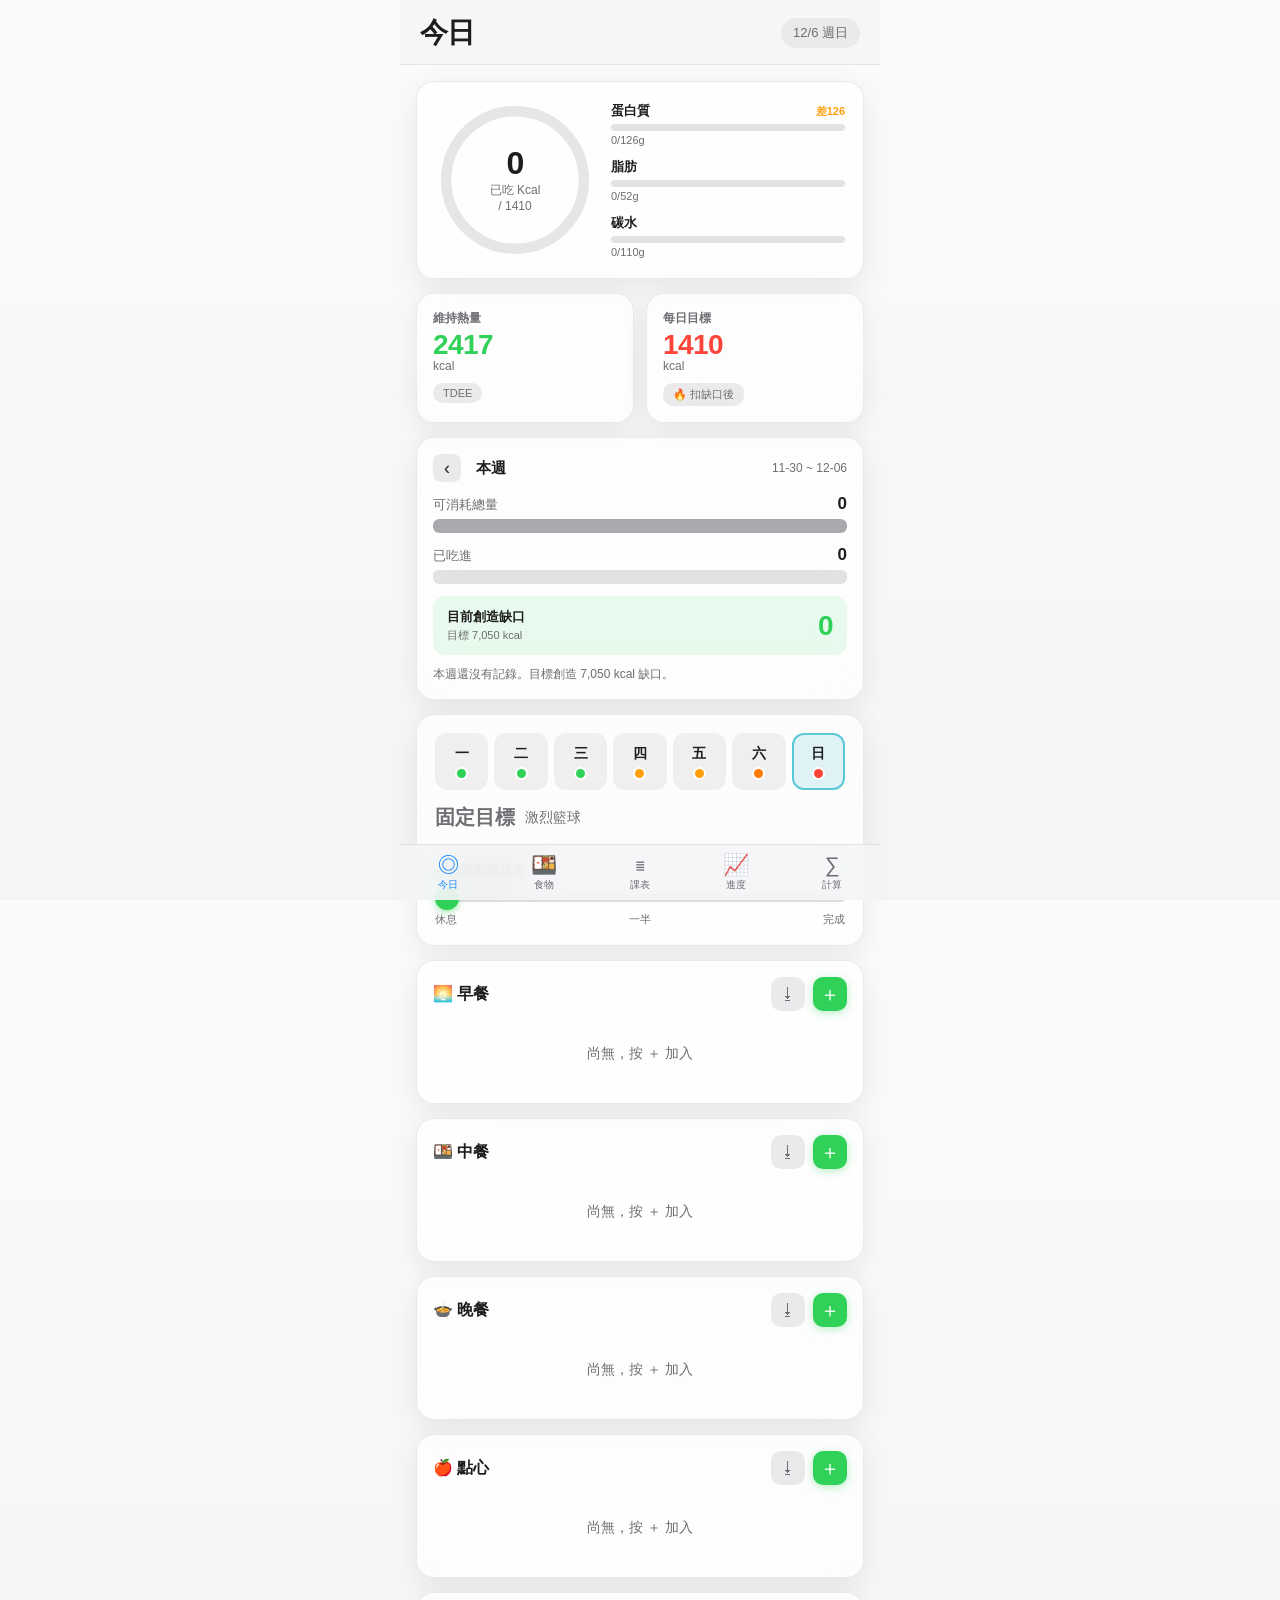
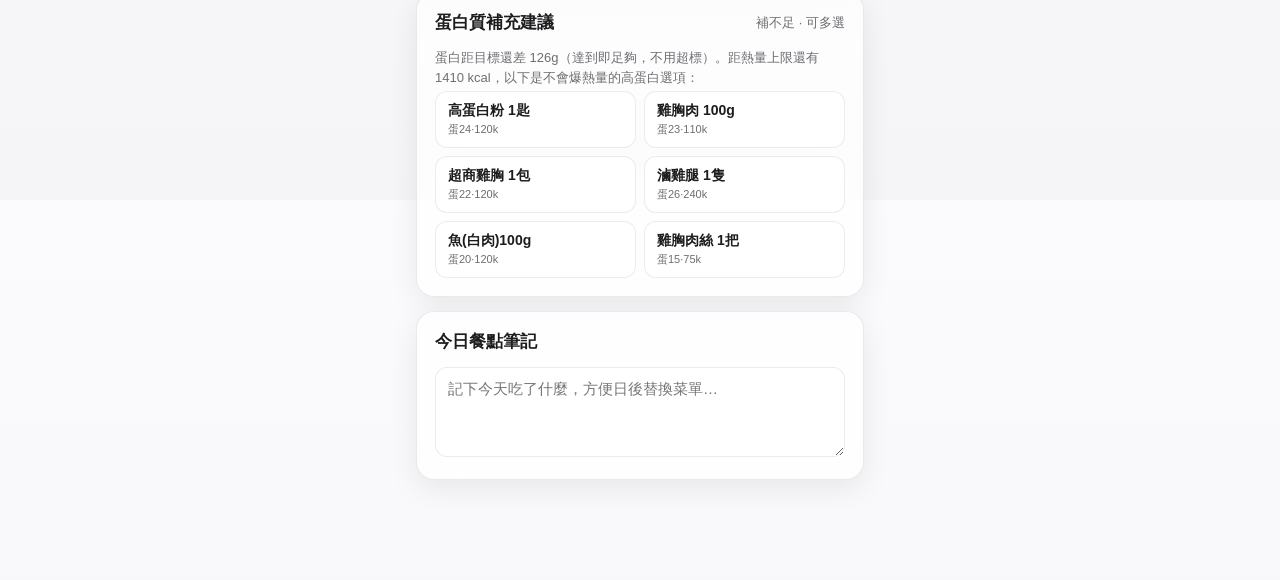
==== commit 22f5a270: "weekly calc counts only recorded days, add prev/next week nav to backfill (v20)" ====
--- a/index.html
+++ b/index.html
@@ -3,12 +3,14 @@
 <head>
   <meta charset="UTF-8">
   <meta name="viewport" content="width=device-width, initial-scale=1.0, viewport-fit=cover, maximum-scale=1.0, user-scalable=no">
-  <meta name="theme-color" content="#f5f5f7">
+  <meta name="theme-color" content="#f5f5f7" media="(prefers-color-scheme: light)">
+  <meta name="theme-color" content="#000000" media="(prefers-color-scheme: dark)">
   <meta name="apple-mobile-web-app-capable" content="yes">
-  <meta name="apple-mobile-web-app-status-bar-style" content="default">
+  <meta name="mobile-web-app-capable" content="yes">
+  <meta name="apple-mobile-web-app-status-bar-style" content="black-translucent">
   <title>減脂計畫</title>
   <link rel="manifest" href="./manifest.json">
-  <link rel="stylesheet" href="./style.css?v=18">
+  <link rel="stylesheet" href="./style.css?v=20">
 </head>
 <body>
   <div id="app">
@@ -70,7 +72,11 @@
         <!-- 本週熱量缺口觀察 -->
         <div class="card week-cal-card">
           <div class="wc-head">
-            <span class="wc-title">本週熱量</span>
+            <div class="wc-nav">
+              <button id="wk-prev" class="wk-nav-btn">‹</button>
+              <span class="wc-title" id="wk-title">本週</span>
+              <button id="wk-next" class="wk-nav-btn">›</button>
+            </div>
             <span class="wc-range" id="wc-range"></span>
           </div>
           <!-- 可吃總量（TDEE×天數） -->
@@ -420,7 +426,7 @@
           <input type="file" id="import-file" accept="application/json" hidden>
         </div>
         <div class="card">
-          <div class="card-head"><h2>App 更新</h2><span class="muted" id="app-version">v18</span></div>
+          <div class="card-head"><h2>App 更新</h2><span class="muted" id="app-version">v20</span></div>
           <p class="hint" id="update-hint">點下方按鈕會抓取最新版本並重新載入。你的資料不會被清除。</p>
           <div class="backup-btns">
             <button class="primary" id="update-btn">檢查並更新</button>
@@ -459,9 +465,24 @@
     </nav>
   </div>
 
-  <script src="./firebase-config.js?v=18"></script>
-  <script src="./cloud.js?v=18"></script>
-  <script src="./app.js?v=18"></script>
+  <script>
+    // 動態同步狀態列顏色到系統深/淺色
+    (function(){
+      function applyTheme(){
+        const dark = window.matchMedia && window.matchMedia('(prefers-color-scheme: dark)').matches;
+        let m = document.querySelector('meta[name="theme-color"]:not([media])');
+        if (!m) { m = document.createElement('meta'); m.name = 'theme-color'; document.head.appendChild(m); }
+        m.setAttribute('content', dark ? '#000000' : '#f5f5f7');
+      }
+      applyTheme();
+      if (window.matchMedia) {
+        try { window.matchMedia('(prefers-color-scheme: dark)').addEventListener('change', applyTheme); } catch(e){}
+      }
+    })();
+  </script>
+  <script src="./firebase-config.js?v=20"></script>
+  <script src="./cloud.js?v=20"></script>
+  <script src="./app.js?v=20"></script>
   <script>
     let swReg = null;
     let refreshing = false;
--- a/style.css
+++ b/style.css
@@ -88,8 +88,11 @@
 
 /* 本週熱量：雙條 */
 .week-cal-card{padding:16px}
-.wc-head{display:flex;justify-content:space-between;align-items:baseline;margin-bottom:12px}
-.wc-title{font-size:15px;font-weight:700}
+.wc-head{display:flex;justify-content:space-between;align-items:center;margin-bottom:12px}
+.wc-nav{display:flex;align-items:center;gap:6px}
+.wk-nav-btn{width:28px;height:28px;border:none;border-radius:8px;background:rgba(120,120,128,0.15);color:var(--ink);font-size:18px;line-height:1;cursor:pointer}
+.wk-nav-btn:active{background:rgba(120,120,128,0.3)}
+.wc-title{font-size:15px;font-weight:700;min-width:48px;text-align:center}
 .wc-range{font-size:12px;color:var(--ink2)}
 .wc2-row{margin-bottom:12px}
 .wc2-label{display:flex;justify-content:space-between;align-items:baseline;margin-bottom:5px;font-size:13px;color:var(--ink2)}
